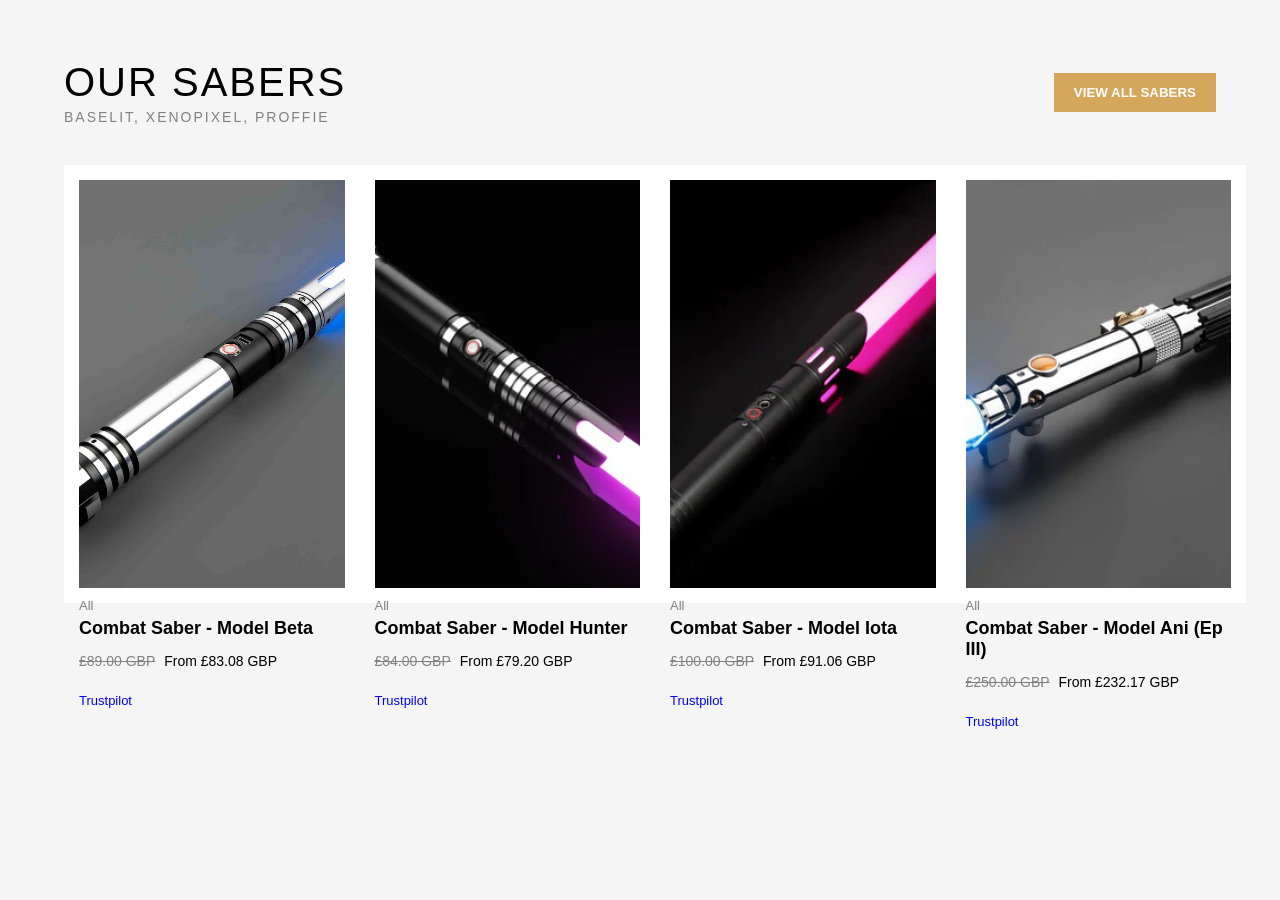
==== index.html @ 9712ed28 "Chtěl jsem zkopat chatko ale chatko zkopalo mě" ====
<!DOCTYPE html>
<html lang="cs">
<head>
    <meta charset="UTF-8">
    <meta name="viewport" content="width=device-width, initial-scale=1.0">
    <link rel="stylesheet" href="./style/main.css">
    <title>Document</title>
</head>
<body>
<section class="products">

    <div class="top-bar">
        <div>
            <h1>OUR SABERS</h1>
            <p class="subtitle">BASELIT, XENOPIXEL, PROFFIE</p>
        </div>

        <button class="view-btn">VIEW ALL SABERS</button>
    </div>

    <div class="cards">

        <!-- KARTA 1 -->
        <div class="card">
            <img src="./images/lightsaber_1.jpg" alt="Saber">
            <p class="category">All</p>
            <h2>Combat Saber - Model Beta</h2>
            <p class="price">
                <span class="old-price">£89.00 GBP</span>
                From £83.08 GBP
            </p>
            <a href="#" class="trust">Trustpilot</a>
        </div>

        <!-- KARTA 2 -->
        <div class="card">
            <img src="./images/lightsaber_2.webp" alt="Saber">
            <p class="category">All</p>
            <h2>Combat Saber - Model Hunter</h2>
            <p class="price">
                <span class="old-price">£84.00 GBP</span>
                From £79.20 GBP
            </p>
            <a href="#" class="trust">Trustpilot</a>
        </div>

        <!-- KARTA 3 -->
        <div class="card">
            <img src="./images/lightsaber_3.webp" alt="Saber">
            <p class="category">All</p>
            <h2>Combat Saber - Model Iota</h2>
            <p class="price">
                <span class="old-price">£100.00 GBP</span>
                From £91.06 GBP
            </p>
            <a href="#" class="trust">Trustpilot</a>
        </div>

        <!-- KARTA 4 -->
        <div class="card">
            <img src="./images/lightsaber_4.webp" alt="Saber">
            <p class="category">All</p>
            <h2>Combat Saber - Model Ani (Ep III)</h2>
            <p class="price">
                <span class="old-price">£250.00 GBP</span>
                From £232.17 GBP
            </p>
            <a href="#" class="trust">Trustpilot</a>
        </div>

    </div>

</section>

</body>
</html>
---- style/main.css ----
body {
    margin: 0;
    font-family: Arial, sans-serif;
    background-color: #f5f5f5;
}

.products {
    max-width: 1200px;
    width: 90%;
    margin: 60px auto;
}

.top-bar {
    display: flex;
    justify-content: space-between;
    align-items: center;
    margin-bottom: 40px;
    flex-wrap: wrap;
    gap: 20px;
}

h1 {
    margin: 0;
    font-size: 2.5rem; /* Změněno na velikost písma z druhého kódu */
    letter-spacing: 2px;
    line-height: 1.1;
    font-weight: normal;
}

.subtitle {
    margin: 5px 0 0;
    font-size: 14px;
    color: gray;
    letter-spacing: 2px;
}

.view-btn {
    padding: 12px 20px;
    background-color: #d4a75d;
    border: none;
    color: white;
    font-weight: bold;
    cursor: pointer;
}

/* GRID */
.cards {
    display: grid;
    grid-template-columns: repeat(4, 1fr); /* Změněno na 4 sloupce pro zobrazení 8 obrázků */
    gap: 30px;
}

.card {
    background: white;
    padding: 15px;
    transition: 0.3s;
    max-width: 300px;   /* Maximální šířka zůstává */
    width: 100%;
    position: relative;  /* Abychom mohli použít absolutní pozicování pro texty */
}

.card:hover {
    transform: translateY(-5px);
}

.card img {
    width: 100%;
    height: 100%;
    object-fit: cover; /* Vzorkování pro obrázky, aby se přizpůsobily */
    display: block;
}

.category {
    font-size: 13px;
    color: gray;
    margin: 10px 0 5px;
}

.card h2 {
    font-size: 18px;
    margin: 0 0 10px;
}

.price {
    font-size: 14px;
}

.old-price {
    text-decoration: line-through;
    color: gray;
    margin-right: 5px;
}

.trust {
    display: inline-block;
    margin-top: 10px;
    font-size: 13px;
    color: blue;
    text-decoration: none;
}

/* ========================= */
/* 📱 RESPONSIVE BREAKPOINTY */
/* ========================= */

/* Tablet */
@media (max-width: 992px) {
    .cards {
        grid-template-columns: repeat(2, 1fr); /* Dvě karty na tablet */
    }
}

/* Mobil */
@media (max-width: 600px) {
    .cards {
        grid-template-columns: 1fr; /* Jedna karta na mobil */
    }

    .top-bar {
        flex-direction: column;
        align-items: flex-start;
    }
}
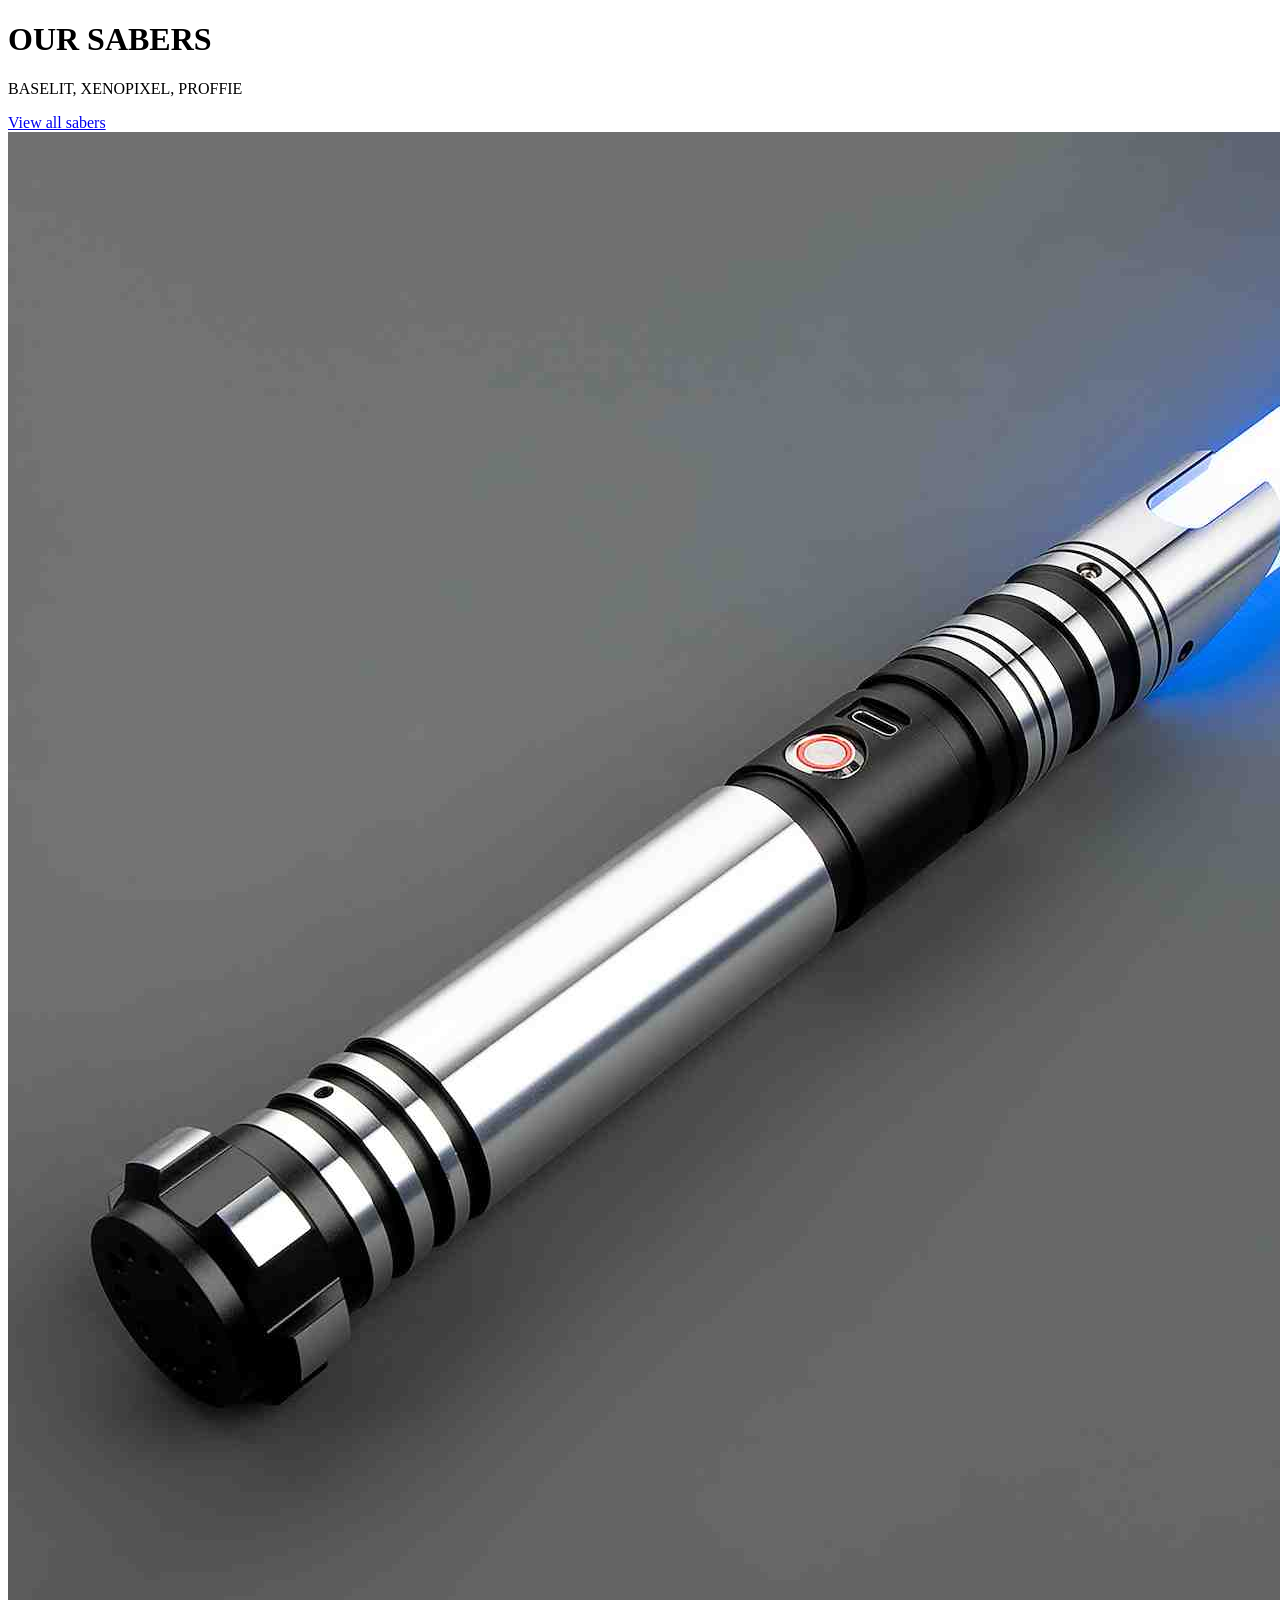
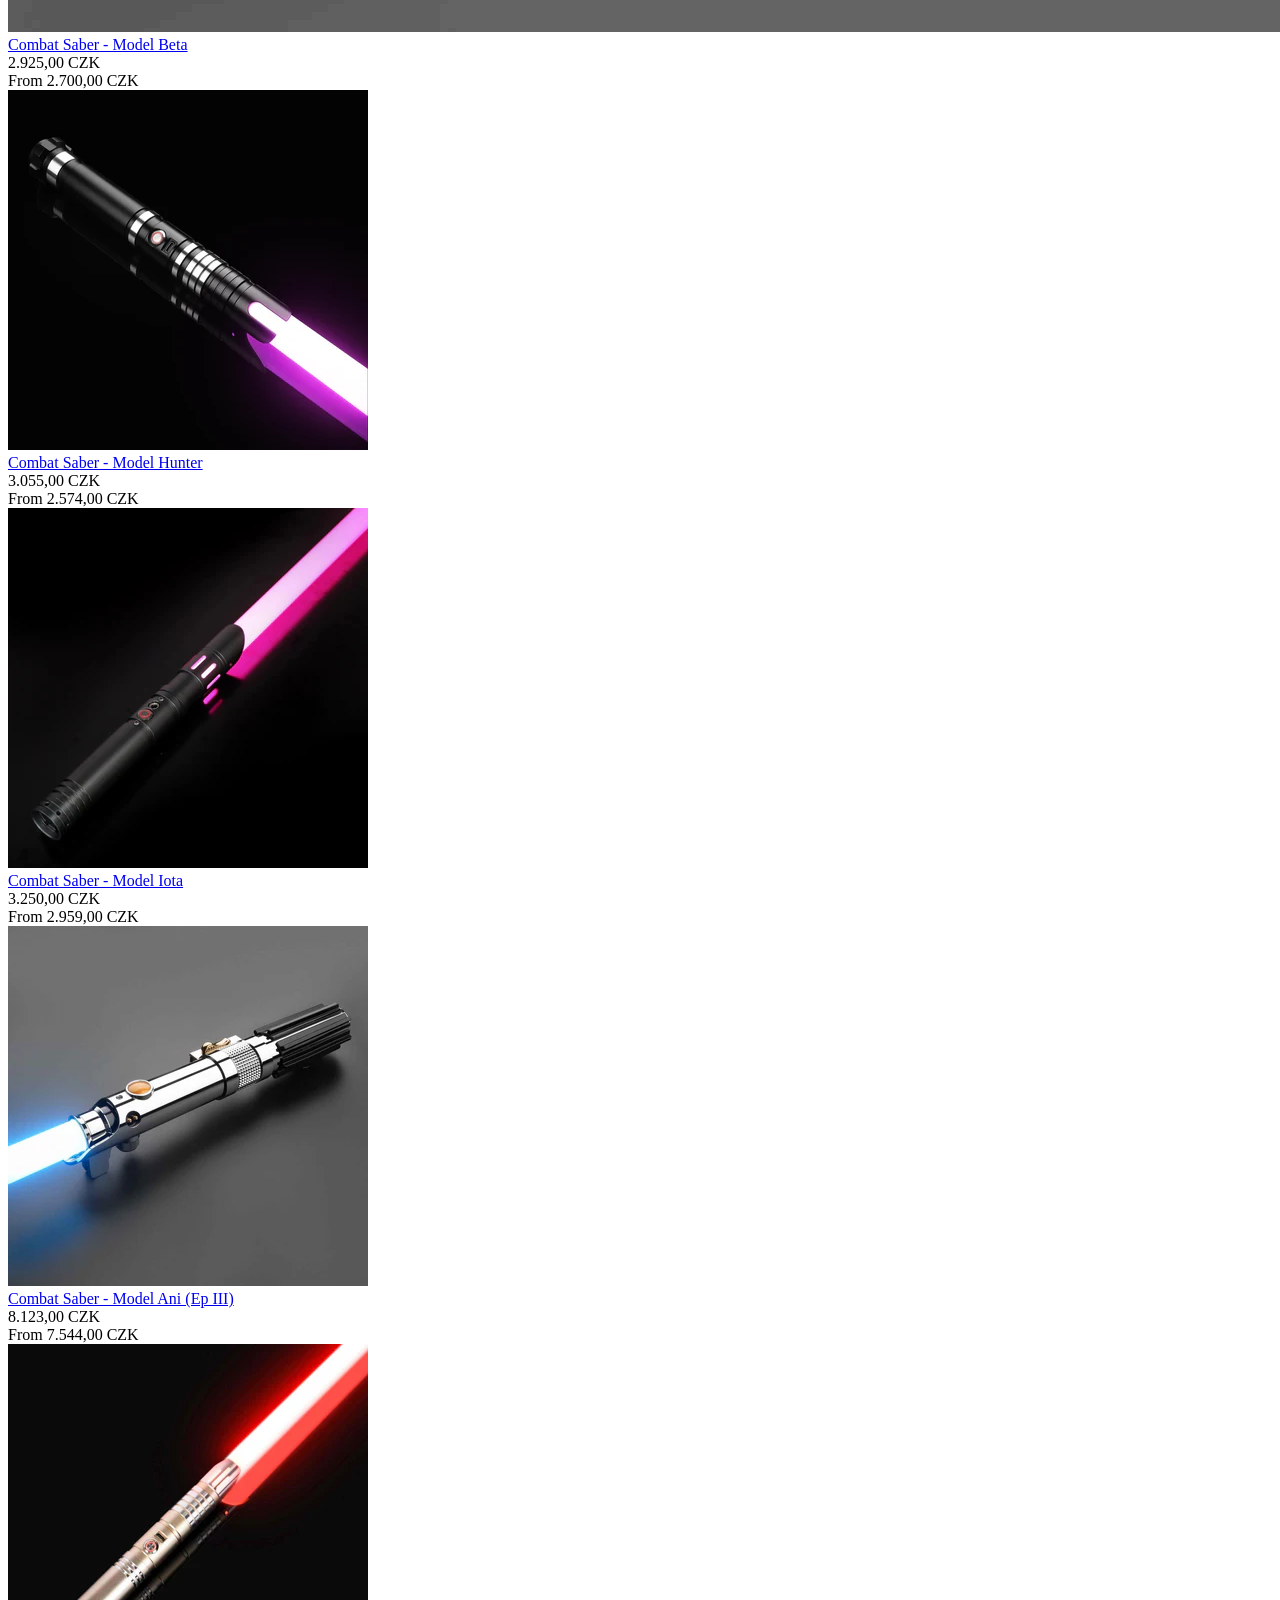
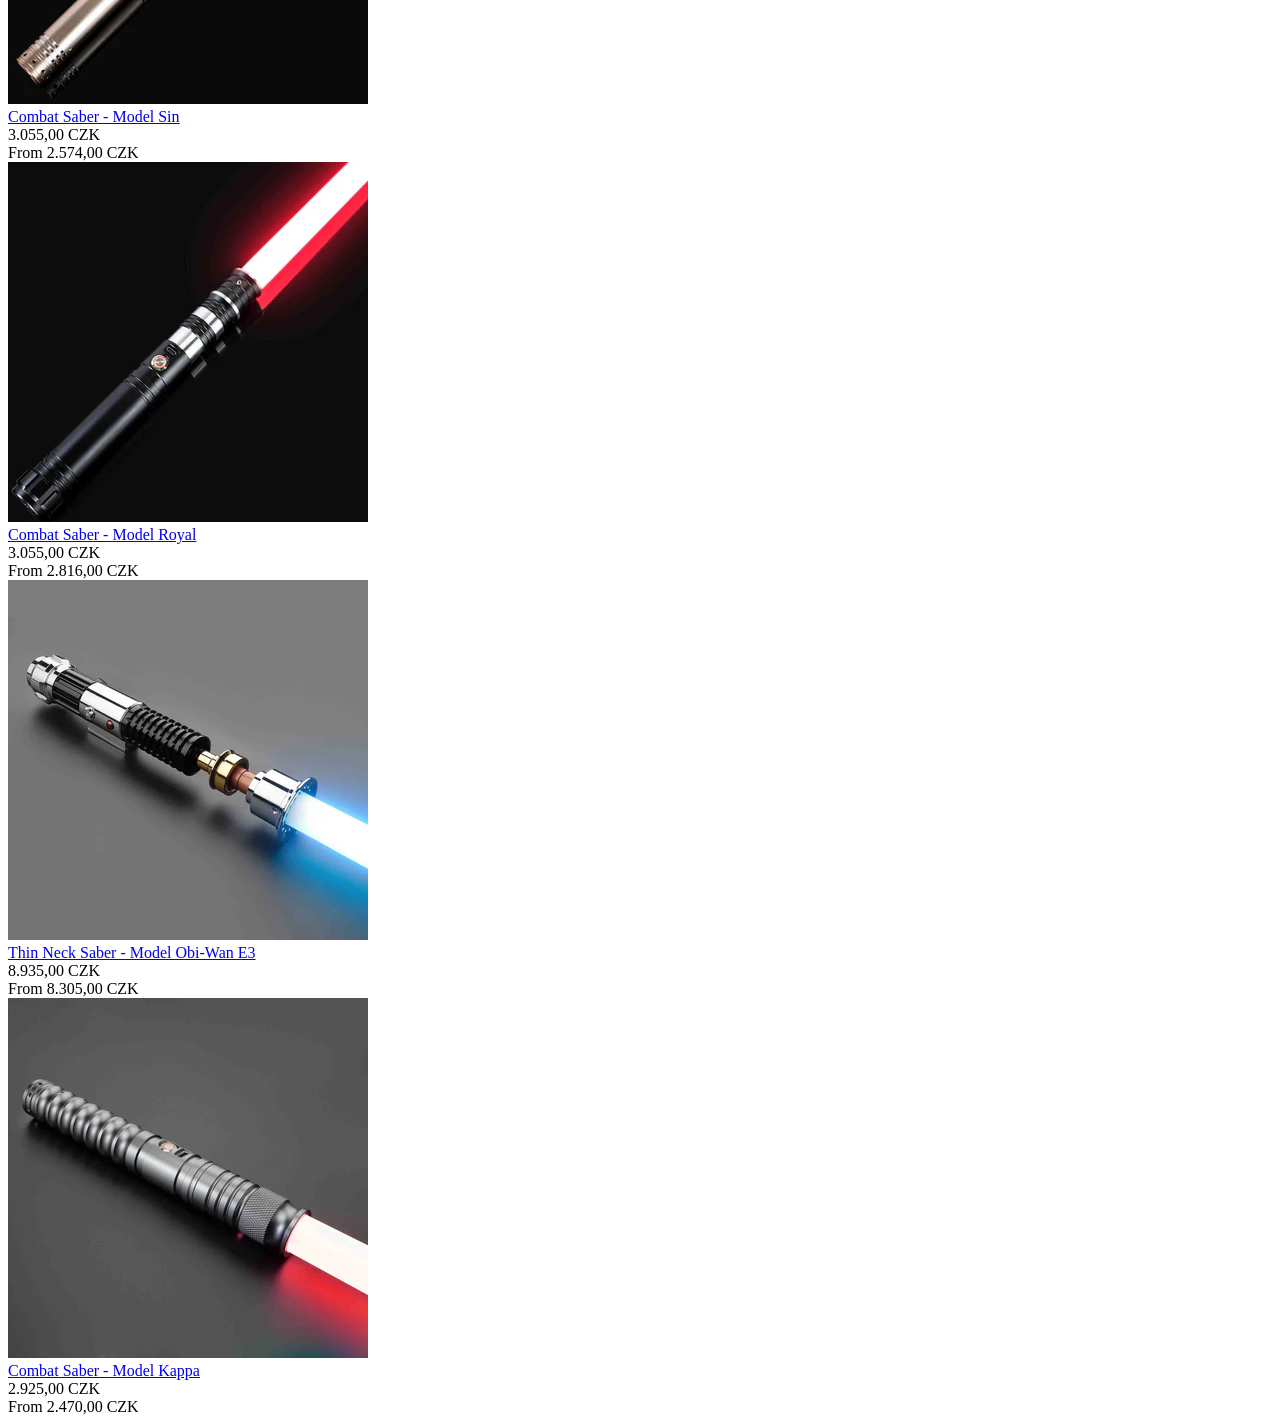
==== commit 46167473: "chatko mě zkopalo udělám to radši sám" ====
--- a/index.html
+++ b/index.html
@@ -7,70 +7,128 @@
     <title>Document</title>
 </head>
 <body>
-<section class="products">
-
-    <div class="top-bar">
-        <div>
-            <h1>OUR SABERS</h1>
-            <p class="subtitle">BASELIT, XENOPIXEL, PROFFIE</p>
+    <div>
+        <div class="titles">
+            <div class="title">
+                <h1>OUR SABERS</h1>
+                <p class="subtitle">BASELIT, XENOPIXEL, PROFFIE</p>
+            </div>
+            <div class="btn"><a href="#">View all sabers</a></div>
         </div>
 
-        <button class="view-btn">VIEW ALL SABERS</button>
-    </div>
-
-    <div class="cards">
-
-        <!-- KARTA 1 -->
-        <div class="card">
-            <img src="./images/lightsaber_1.jpg" alt="Saber">
-            <p class="category">All</p>
-            <h2>Combat Saber - Model Beta</h2>
-            <p class="price">
-                <span class="old-price">£89.00 GBP</span>
-                From £83.08 GBP
-            </p>
-            <a href="#" class="trust">Trustpilot</a>
+        <div class="cards">
+            <div class="card">
+                <div class="SabersImage"><a href="#"><img src="./images/lightsaber_1.jpg" alt="Combat Saber - Model Beta"></a></div>
+                <div class="caption">
+                    <div class="SaberName"><a href="#">Combat Saber - Model Beta</a></div>
+                    <div class="SaberPrice">
+                        <div class="SaberPrice__regular">2.925,00 CZK</div>
+                        <div class="SaberPrice__sale">From 2.700,00 CZK</div>
+                    </div>
+                    <div class="rating"></div>
+                </div>
+            </div>
         </div>
 
-        <!-- KARTA 2 -->
-        <div class="card">
-            <img src="./images/lightsaber_2.webp" alt="Saber">
-            <p class="category">All</p>
-            <h2>Combat Saber - Model Hunter</h2>
-            <p class="price">
-                <span class="old-price">£84.00 GBP</span>
-                From £79.20 GBP
-            </p>
-            <a href="#" class="trust">Trustpilot</a>
+        <div class="cards">
+            <div class="card">
+                <div class="SabersImage"><a href="#"><img src="./images/lightsaber_2.webp" alt="Combat Saber - Model Hunter"></a></div>
+                <div class="caption">
+                    <div class="SaberName"><a href="#">Combat Saber - Model Hunter</a></div>
+                    <div class="SaberPrice">
+                        <div class="SaberPrice__regular">3.055,00 CZK</div>
+                        <div class="SaberPrice__sale">From 2.574,00 CZK</div>
+                    </div>
+                    <div class="rating"></div>
+                </div>
+            </div>
         </div>
 
-        <!-- KARTA 3 -->
-        <div class="card">
-            <img src="./images/lightsaber_3.webp" alt="Saber">
-            <p class="category">All</p>
-            <h2>Combat Saber - Model Iota</h2>
-            <p class="price">
-                <span class="old-price">£100.00 GBP</span>
-                From £91.06 GBP
-            </p>
-            <a href="#" class="trust">Trustpilot</a>
+        <div class="cards">
+            <div class="card">
+                <div class="SabersImage"><a href="#"><img src="./images/lightsaber_3.webp" alt="Combat Saber - Model Iota"></a></div>
+                <div class="caption">
+                    <div class="SaberName"><a href="#">Combat Saber - Model Iota</a></div>
+                    <div class="SaberPrice">
+                        <div class="SaberPrice__regular">3.250,00 CZK</div>
+                        <div class="SaberPrice__sale">From 2.959,00 CZK</div>
+                    </div>
+                    <div class="rating"></div>
+                </div>
+            </div>
         </div>
 
-        <!-- KARTA 4 -->
-        <div class="card">
-            <img src="./images/lightsaber_4.webp" alt="Saber">
-            <p class="category">All</p>
-            <h2>Combat Saber - Model Ani (Ep III)</h2>
-            <p class="price">
-                <span class="old-price">£250.00 GBP</span>
-                From £232.17 GBP
-            </p>
-            <a href="#" class="trust">Trustpilot</a>
+        <div class="cards">
+            <div class="card">
+                <div class="SabersImage"><a href="#"><img src="./images/lightsaber_4.webp" alt="Combat Saber - Model Ani (Ep III)"></a></div>
+                <div class="caption">
+                    <div class="SaberName"><a href="#">Combat Saber - Model Ani (Ep III)</a></div>
+                    <div class="SaberPrice">
+                        <div class="SaberPrice__regular">8.123,00 CZK</div>
+                        <div class="SaberPrice__sale">From 7.544,00 CZK</div>
+                    </div>
+                    <div class="rating"></div>
+                </div>
+            </div>
         </div>
 
+        <div class="cards">
+            <div class="card">
+                <div class="SabersImage"><a href="#"><img src="./images/lightsaber_5.webp" alt="Combat Saber - Model Sin"></a></div>
+                <div class="caption">
+                    <div class="SaberName"><a href="#">Combat Saber - Model Sin</a></div>
+                    <div class="SaberPrice">
+                        <div class="SaberPrice__regular">3.055,00 CZK</div>
+                        <div class="SaberPrice__sale">From 2.574,00 CZK</div>
+                    </div>
+                    <div class="rating"></div>
+                </div>
+            </div>
+        </div>
+
+        <div class="cards">
+            <div class="card">
+                <div class="SabersImage"><a href="#"><img src="./images/lightsaber_6.webp" alt="Combat Saber - Model Royal"></a></div>
+                <div class="caption">
+                    <div class="SaberName"><a href="#">Combat Saber - Model Royal</a></div>
+                    <div class="SaberPrice">
+                        <div class="SaberPrice__regular">3.055,00 CZK</div>
+                        <div class="SaberPrice__sale">From 2.816,00 CZK</div>
+                    </div>
+                    <div class="rating"></div>
+                </div>
+            </div>
+        </div>
+
+        <div class="cards">
+            <div class="card">
+                <div class="SabersImage"><a href="#"><img src="./images/lightsaber_7.webp" alt="Thin Neck Saber - Model Obi-Wan E3"></a></div>
+                <div class="caption">
+                    <div class="SaberName"><a href="#">Thin Neck Saber - Model Obi-Wan E3</a></div>
+                    <div class="SaberPrice">
+                        <div class="SaberPrice__regular">8.935,00 CZK</div>
+                        <div class="SaberPrice__sale">From 8.305,00 CZK</div>
+                    </div>
+                    <div class="rating"></div>
+                </div>
+            </div>
+        </div>
+        
+        <div class="cards">
+            <div class="card">
+                <div class="SabersImage"><a href="#"><img src="./images/lightsaber_8.webp" alt="Combat Saber - Model Kappa"></a></div>
+                <div class="caption">
+                    <div class="SaberName"><a href="#">Combat Saber - Model Kappa</a></div>
+                    <div class="SaberPrice">
+                        <div class="SaberPrice__regular">2.925,00 CZK</div>
+                        <div class="SaberPrice__sale">From 2.470,00 CZK</div>
+                    </div>
+                    <div class="rating"></div>
+                </div>
+            </div>
+        </div>
+
+
     </div>
-
-</section>
-
 </body>
 </html>
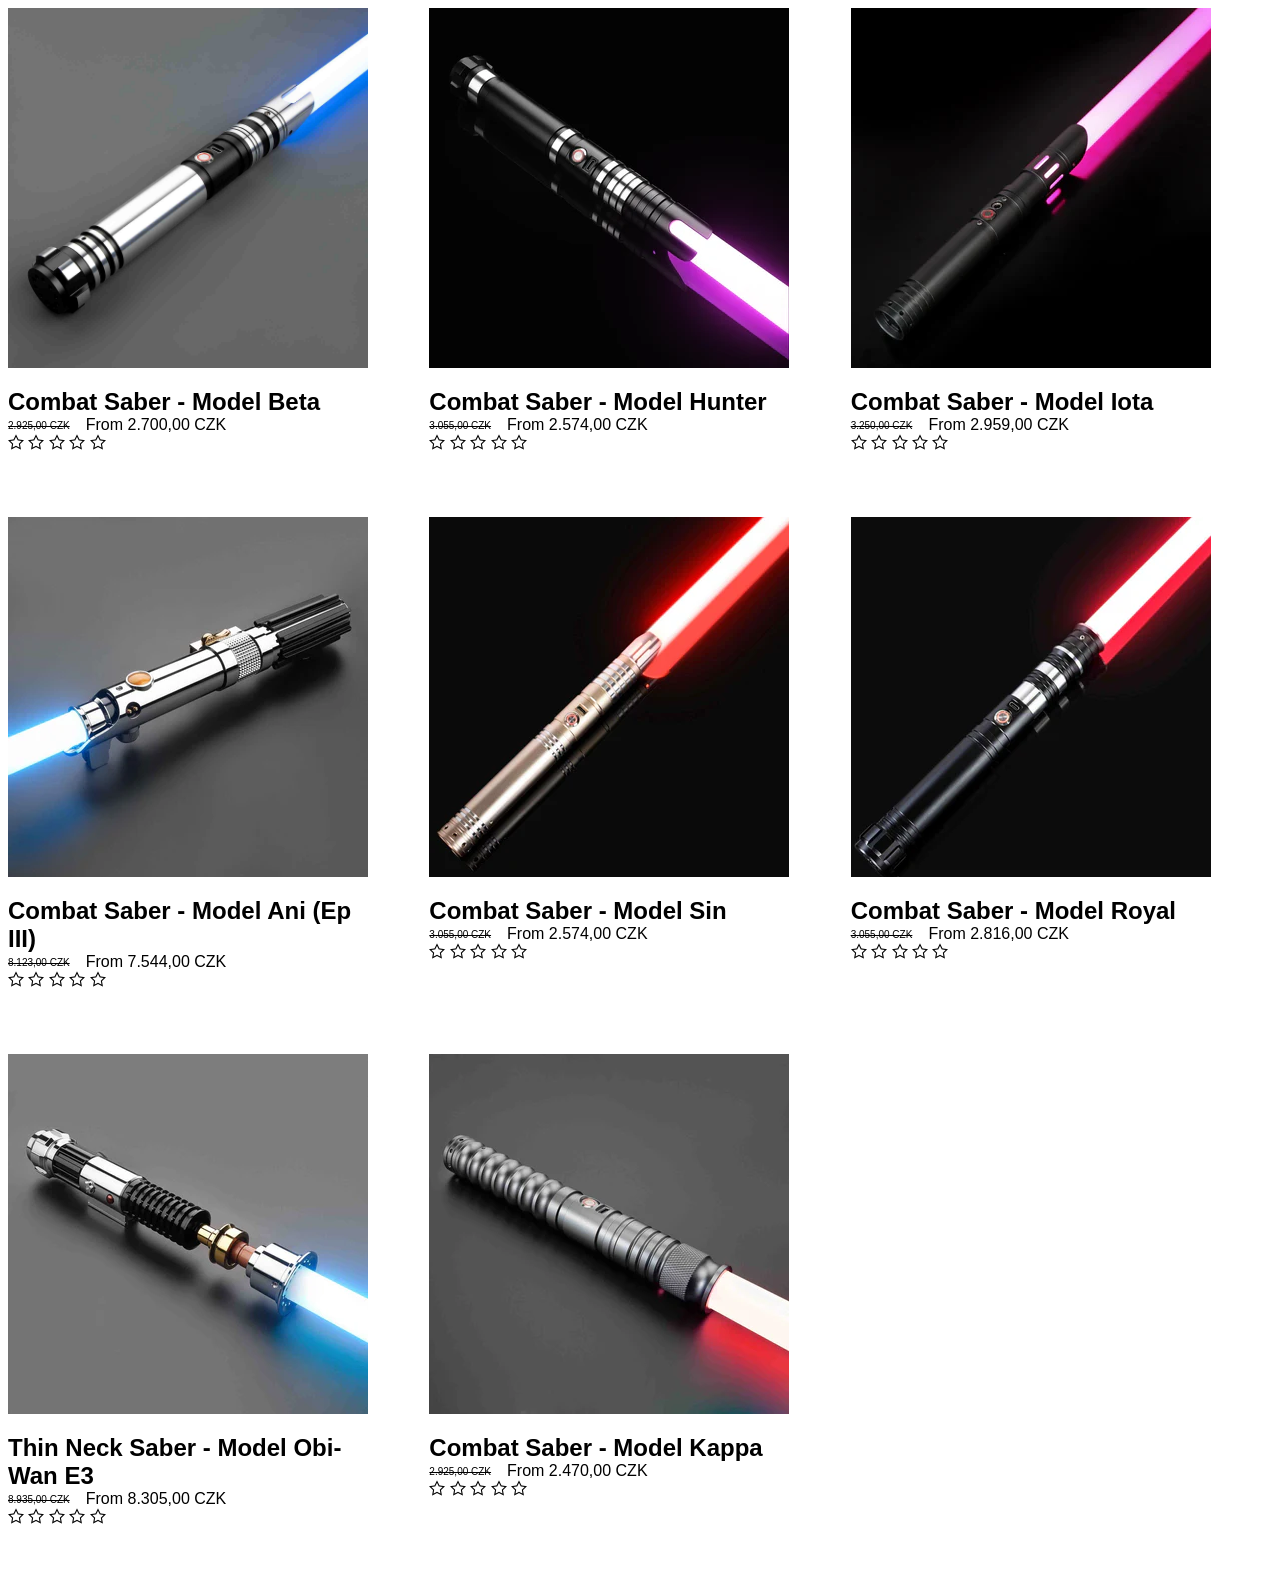
==== commit a67fe846: "sám to očividně nzvládám ale Tobísek pomůže" ====
--- a/index.html
+++ b/index.html
@@ -4,131 +4,154 @@
     <meta charset="UTF-8">
     <meta name="viewport" content="width=device-width, initial-scale=1.0">
     <link rel="stylesheet" href="./style/main.css">
+    <link rel="stylesheet" href="./icomoon/style.css">
     <title>Document</title>
 </head>
 <body>
-    <div>
-        <div class="titles">
-            <div class="title">
-                <h1>OUR SABERS</h1>
-                <p class="subtitle">BASELIT, XENOPIXEL, PROFFIE</p>
-            </div>
-            <div class="btn"><a href="#">View all sabers</a></div>
-        </div>
-
         <div class="cards">
             <div class="card">
-                <div class="SabersImage"><a href="#"><img src="./images/lightsaber_1.jpg" alt="Combat Saber - Model Beta"></a></div>
+                <div><a href="#"><img src="./images/lightsaber_1.jpg" width="360px" alt="Combat Saber - Model Beta"></a></div>
                 <div class="caption">
-                    <div class="SaberName"><a href="#">Combat Saber - Model Beta</a></div>
+                    <a class="SaberName" href="#">Combat Saber - Model Beta</a>
                     <div class="SaberPrice">
                         <div class="SaberPrice__regular">2.925,00 CZK</div>
                         <div class="SaberPrice__sale">From 2.700,00 CZK</div>
                     </div>
-                    <div class="rating"></div>
+                    <div class="rating">
+                        <span class="icon-star-empty"></span>
+                        <span class="icon-star-empty"></span>
+                        <span class="icon-star-empty"></span>
+                        <span class="icon-star-empty"></span>
+                        <span class="icon-star-empty"></span>
+                    </div>
                 </div>
             </div>
-        </div>
 
-        <div class="cards">
             <div class="card">
                 <div class="SabersImage"><a href="#"><img src="./images/lightsaber_2.webp" alt="Combat Saber - Model Hunter"></a></div>
                 <div class="caption">
-                    <div class="SaberName"><a href="#">Combat Saber - Model Hunter</a></div>
+                    <a class="SaberName" href="#">Combat Saber - Model Hunter</a>
                     <div class="SaberPrice">
                         <div class="SaberPrice__regular">3.055,00 CZK</div>
                         <div class="SaberPrice__sale">From 2.574,00 CZK</div>
                     </div>
-                    <div class="rating"></div>
+                    <div class="rating">
+                        <span class="icon-star-empty"></span>
+                        <span class="icon-star-empty"></span>
+                        <span class="icon-star-empty"></span>
+                        <span class="icon-star-empty"></span>
+                        <span class="icon-star-empty"></span>
+                    </div>
                 </div>
             </div>
-        </div>
 
-        <div class="cards">
             <div class="card">
                 <div class="SabersImage"><a href="#"><img src="./images/lightsaber_3.webp" alt="Combat Saber - Model Iota"></a></div>
                 <div class="caption">
-                    <div class="SaberName"><a href="#">Combat Saber - Model Iota</a></div>
+                    <a class="SaberName" href="#">Combat Saber - Model Iota</a>
                     <div class="SaberPrice">
                         <div class="SaberPrice__regular">3.250,00 CZK</div>
                         <div class="SaberPrice__sale">From 2.959,00 CZK</div>
                     </div>
-                    <div class="rating"></div>
+                    <div class="rating">
+                        <span class="icon-star-empty"></span>
+                        <span class="icon-star-empty"></span>
+                        <span class="icon-star-empty"></span>
+                        <span class="icon-star-empty"></span>
+                        <span class="icon-star-empty"></span>
+                    </div>
                 </div>
             </div>
-        </div>
 
-        <div class="cards">
             <div class="card">
                 <div class="SabersImage"><a href="#"><img src="./images/lightsaber_4.webp" alt="Combat Saber - Model Ani (Ep III)"></a></div>
                 <div class="caption">
-                    <div class="SaberName"><a href="#">Combat Saber - Model Ani (Ep III)</a></div>
+                    <a class="SaberName" href="#">Combat Saber - Model Ani (Ep III)</a>
                     <div class="SaberPrice">
                         <div class="SaberPrice__regular">8.123,00 CZK</div>
                         <div class="SaberPrice__sale">From 7.544,00 CZK</div>
                     </div>
-                    <div class="rating"></div>
+                    <div class="rating">
+                        <span class="icon-star-empty"></span>
+                        <span class="icon-star-empty"></span>
+                        <span class="icon-star-empty"></span>
+                        <span class="icon-star-empty"></span>
+                        <span class="icon-star-empty"></span>
+                    </div>
                 </div>
             </div>
-        </div>
 
-        <div class="cards">
             <div class="card">
                 <div class="SabersImage"><a href="#"><img src="./images/lightsaber_5.webp" alt="Combat Saber - Model Sin"></a></div>
                 <div class="caption">
-                    <div class="SaberName"><a href="#">Combat Saber - Model Sin</a></div>
+                    <a class="SaberName" href="#">Combat Saber - Model Sin</a>
                     <div class="SaberPrice">
                         <div class="SaberPrice__regular">3.055,00 CZK</div>
                         <div class="SaberPrice__sale">From 2.574,00 CZK</div>
                     </div>
-                    <div class="rating"></div>
+                    <div class="rating">
+                        <span class="icon-star-empty"></span>
+                        <span class="icon-star-empty"></span>
+                        <span class="icon-star-empty"></span>
+                        <span class="icon-star-empty"></span>
+                        <span class="icon-star-empty"></span>
+                    </div>
                 </div>
             </div>
-        </div>
 
-        <div class="cards">
             <div class="card">
                 <div class="SabersImage"><a href="#"><img src="./images/lightsaber_6.webp" alt="Combat Saber - Model Royal"></a></div>
                 <div class="caption">
-                    <div class="SaberName"><a href="#">Combat Saber - Model Royal</a></div>
+                    <a class="SaberName" href="#">Combat Saber - Model Royal</a>
                     <div class="SaberPrice">
                         <div class="SaberPrice__regular">3.055,00 CZK</div>
                         <div class="SaberPrice__sale">From 2.816,00 CZK</div>
                     </div>
-                    <div class="rating"></div>
+                    <div class="rating">
+                        <span class="icon-star-empty"></span>
+                        <span class="icon-star-empty"></span>
+                        <span class="icon-star-empty"></span>
+                        <span class="icon-star-empty"></span>
+                        <span class="icon-star-empty"></span>
+                    </div>
                 </div>
             </div>
-        </div>
 
-        <div class="cards">
             <div class="card">
                 <div class="SabersImage"><a href="#"><img src="./images/lightsaber_7.webp" alt="Thin Neck Saber - Model Obi-Wan E3"></a></div>
                 <div class="caption">
-                    <div class="SaberName"><a href="#">Thin Neck Saber - Model Obi-Wan E3</a></div>
+                    <a class="SaberName" href="#">Thin Neck Saber - Model Obi-Wan E3</a>
                     <div class="SaberPrice">
                         <div class="SaberPrice__regular">8.935,00 CZK</div>
                         <div class="SaberPrice__sale">From 8.305,00 CZK</div>
                     </div>
-                    <div class="rating"></div>
+                    <div class="rating">
+                        <span class="icon-star-empty"></span>
+                        <span class="icon-star-empty"></span>
+                        <span class="icon-star-empty"></span>
+                        <span class="icon-star-empty"></span>
+                        <span class="icon-star-empty"></span>
+                    </div>
                 </div>
             </div>
-        </div>
-        
-        <div class="cards">
+         
             <div class="card">
                 <div class="SabersImage"><a href="#"><img src="./images/lightsaber_8.webp" alt="Combat Saber - Model Kappa"></a></div>
                 <div class="caption">
-                    <div class="SaberName"><a href="#">Combat Saber - Model Kappa</a></div>
+                    <a class="SaberName" href="#">Combat Saber - Model Kappa</a>
                     <div class="SaberPrice">
                         <div class="SaberPrice__regular">2.925,00 CZK</div>
                         <div class="SaberPrice__sale">From 2.470,00 CZK</div>
                     </div>
-                    <div class="rating"></div>
+                    <div class="rating">
+                        <span class="icon-star-empty"></span>
+                        <span class="icon-star-empty"></span>
+                        <span class="icon-star-empty"></span>
+                        <span class="icon-star-empty"></span>
+                        <span class="icon-star-empty"></span>
+                    </div>
                 </div>
             </div>
         </div>
-
-
-    </div>
 </body>
 </html>
--- a/style/main.css
+++ b/style/main.css
@@ -0,0 +1,52 @@
+:root{
+    --text-color:#000;
+    --odkaz-color: #1010f0;
+}
+
+body{
+    font-family: sans-serif;
+}
+
+.cards{
+    display: grid;
+    grid-template-columns: repeat(auto-fill, minmax(min(100%,360px),1fr));
+    grid-template-rows: repeat(auto, 5);
+    row-gap: 1em;
+}
+
+.card {
+    display: grid;
+    grid-row: span 5;
+    grid-template-rows: subgrid;
+}
+
+.SaberName {
+    display: flex;
+    font-weight: bolder;
+    text-decoration: none;
+    color: var(--text-color);
+    font-size: x-large;
+    max-width: 360px;
+    word-wrap: wrap;
+}
+
+.SaberPrice{
+    display: flex;
+    word-wrap: wrap;
+    gap: 1em;
+}
+
+.SaberPrice__regular{
+    display: inline;
+    font-size: x-small;
+    text-decoration: line-through;
+    align-content: center;
+}
+
+.SaberPrice__sale{
+    display: inline;
+}
+
+.rating{
+
+}
--- a/icomoon/style.css
+++ b/icomoon/style.css
@@ -0,0 +1,46 @@
+@font-face {
+  font-family: 'icomoon';
+  src:  url('fonts/icomoon.eot?teqb2r');
+  src:  url('fonts/icomoon.eot?teqb2r#iefix') format('embedded-opentype'),
+    url('fonts/icomoon.ttf?teqb2r') format('truetype'),
+    url('fonts/icomoon.woff?teqb2r') format('woff'),
+    url('fonts/icomoon.svg?teqb2r#icomoon') format('svg');
+  font-weight: normal;
+  font-style: normal;
+  font-display: block;
+}
+
+[class^="icon-"], [class*=" icon-"] {
+  /* use !important to prevent issues with browser extensions that change fonts */
+  font-family: 'icomoon' !important;
+  speak: never;
+  font-style: normal;
+  font-weight: normal;
+  font-variant: normal;
+  text-transform: none;
+  line-height: 1;
+  
+  /* Enable Ligatures ================ */
+  letter-spacing: 0;
+  -webkit-font-feature-settings: "liga";
+  -moz-font-feature-settings: "liga=1";
+  -moz-font-feature-settings: "liga";
+  -ms-font-feature-settings: "liga" 1;
+  font-feature-settings: "liga";
+  -webkit-font-variant-ligatures: discretionary-ligatures;
+  font-variant-ligatures: discretionary-ligatures;
+
+  /* Better Font Rendering =========== */
+  -webkit-font-smoothing: antialiased;
+  -moz-osx-font-smoothing: grayscale;
+}
+
+.icon-star-empty:before {
+  content: "\e9d7";
+}
+.icon-star-half:before {
+  content: "\e9d8";
+}
+.icon-star-full:before {
+  content: "\e9d9";
+}
